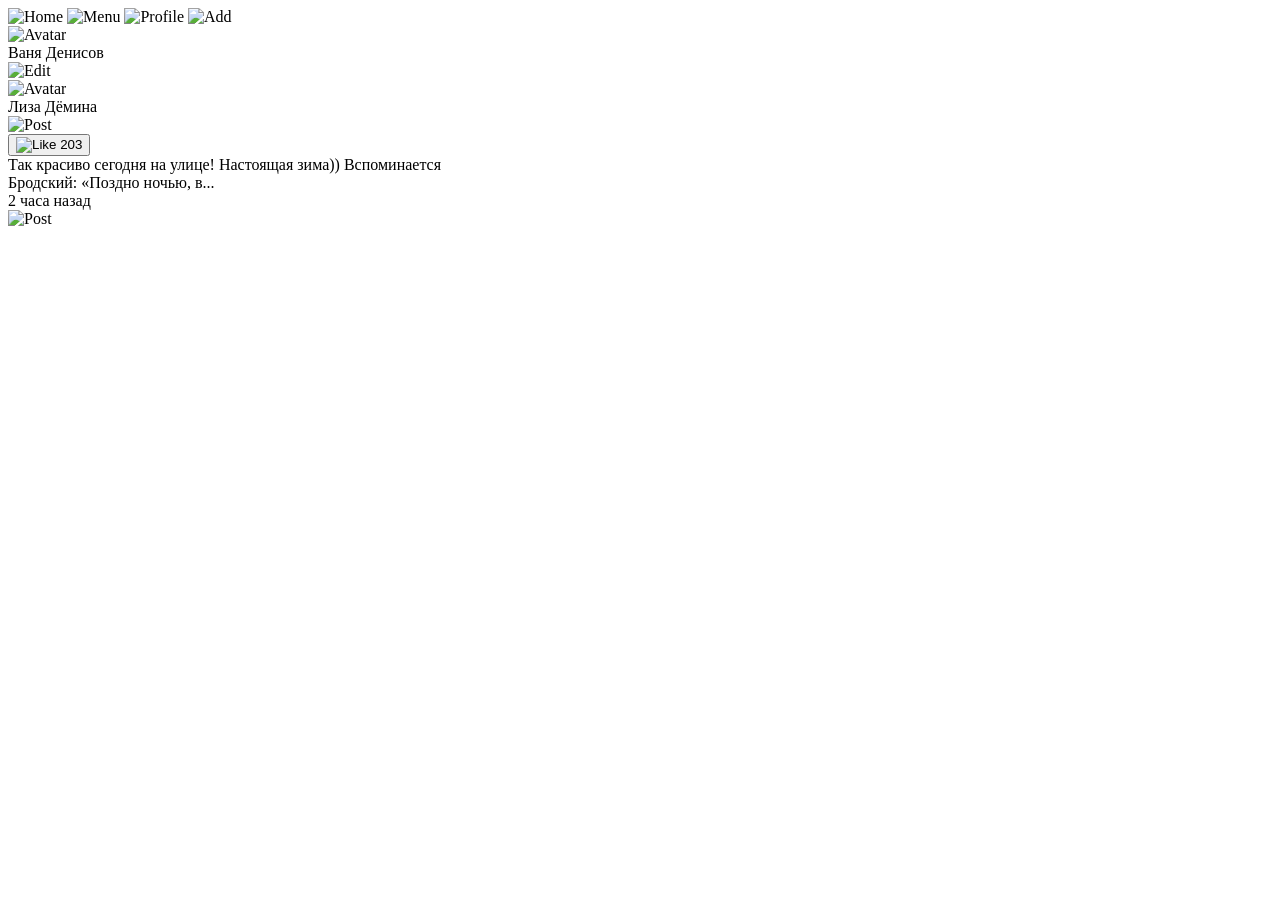
==== home.html @ 00eb0721 "Add files via upload" ====
<!DOCTYPE html>
<html lang="en">
<head>
    <meta charset="UTF-8">
    <title>Лента</title>
    <link rel="stylesheet" href="src/css/home.css">
</head>
<body>
    <div class="icons">
        <img src="/src/images/home.png" alt="Home">
        <img src="/src/images/dot.png" alt="Menu" class="icon-dot">
        <img src="/src/images/user.png" alt="Profile" class="icon-user">
        <img src="/src/images/plus.png" alt="Add" class="icon-plus">
    </div>
    <div class="container">
        <div class="profile-card profile-top">
            <div class="profile-avatar">
                <img src="/src/images/pfp.png" alt="Avatar" class="avatar-img">
            </div>
            <div class="profile-name">Ваня Денисов</div>
            <img src="/src/images/edit.png" alt="Edit" class="profile-edit">
        </div>
        <div class="profile-card profile-bottom">
            <div class="profile-avatar">
                <img src="/src/images/pfp_1.png" alt="Avatar" class="avatar-img">
            </div>
            <div class="profile-name">Лиза Дёмина</div>
        </div>
    </div>
    <div class="post-container post-top">
        <img src="/src/images/post.png" alt="Post" class="post-image">
    </div>
    <button class="like-button">
        <img src="/src/images/like.png" alt="Like" class="like-icon">
        203
    </button>
    <div class="post-text">
        Так красиво сегодня на улице! Настоящая зима)) Вспоминается<br>Бродский: «Поздно ночью, в...
    </div>
        <div class="post-time">2 часа назад</div>

    <div class="post-container post-bottom">
        <img src="/src/images/post_1.png" alt="Post" class="post-image">
    </div>
</body>
</html>
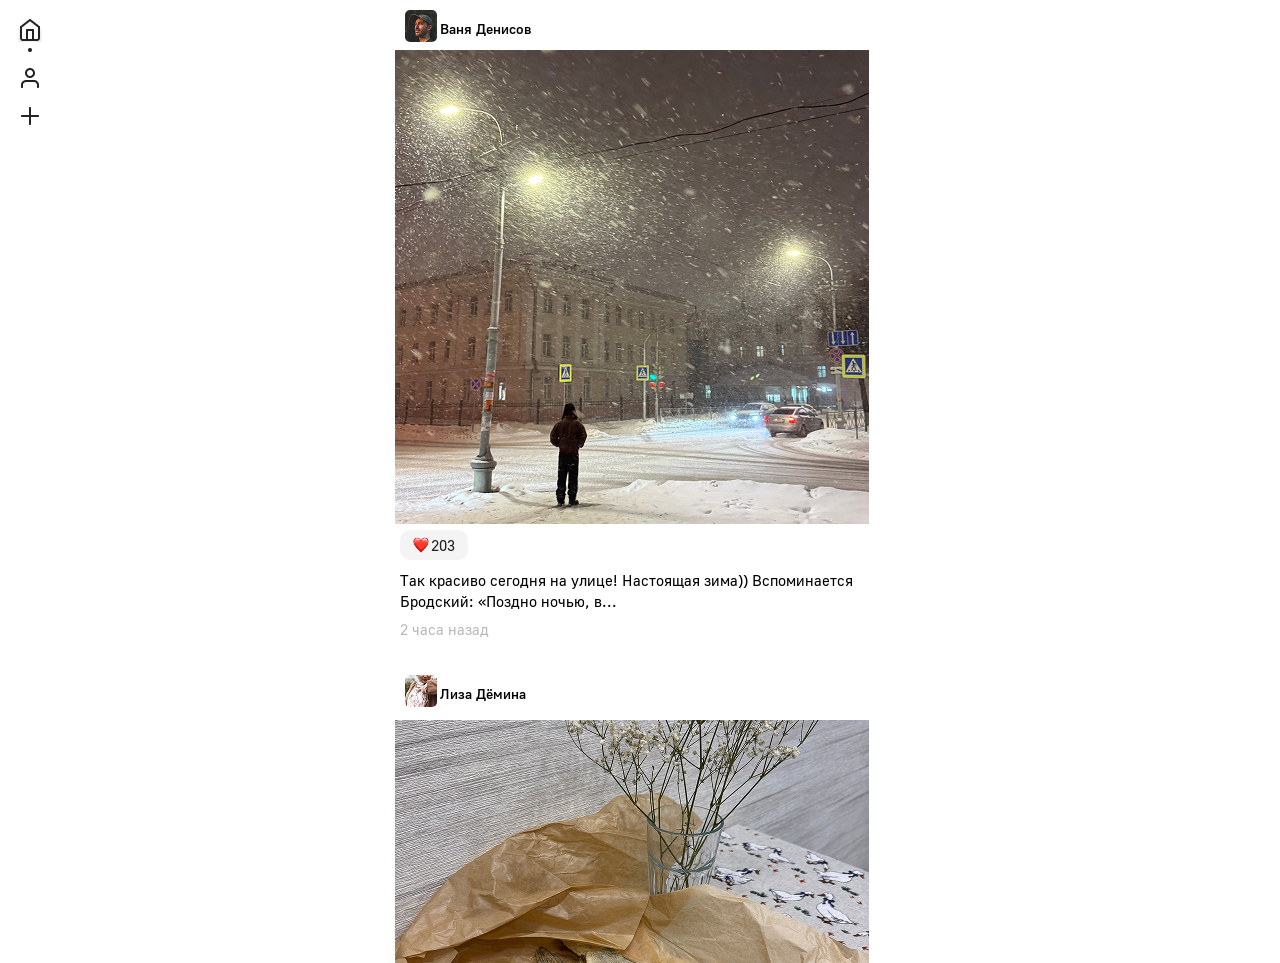
==== commit ecaacdc4: "Add files via upload" ====
--- a/home.html
+++ b/home.html
@@ -37,7 +37,7 @@
     <div class="post-text">
         Так красиво сегодня на улице! Настоящая зима)) Вспоминается<br>Бродский: «Поздно ночью, в...
     </div>
-        <div class="post-time">2 часа назад</div>
+    <div class="post-time">2 часа назад</div>
 
     <div class="post-container post-bottom">
         <img src="/src/images/post_1.png" alt="Post" class="post-image">
--- a/src/css/home.css
+++ b/src/css/home.css
@@ -0,0 +1,143 @@
+* {
+    margin: 0;
+    padding: 0;
+    box-sizing: border-box;
+}
+
+@font-face {
+    font-family: Golos-UI_Regular;
+    src: url(/src/fonts/Golos-UI_Regular.ttf);
+}
+
+@font-face {
+    font-family: Golos-UI_Bold;
+    src: url(/src/fonts/Golos-UI_Bold.ttf);
+}
+
+body {
+    background-color: #fff;
+    font-family: Golos-UI_Regular;
+    min-height: 100vh;
+    position: relative;
+}
+
+.icons {
+    position: absolute;
+    top: 8px;
+    left: 8px;
+    margin-top: 10px;
+    margin-left: 10px;
+    width: 24px;
+    height: 24px;
+}
+
+.icon-dot {
+    margin-left: 10px;
+    margin-bottom: 10px;
+}
+
+.icon-user {
+    margin-bottom: 10px;
+}
+
+.container {
+    position: relative;
+    width: 1200px;
+    height: 800px;
+    margin: 0 auto;
+}
+
+.profile-card {
+    position: absolute;
+}
+
+.profile-top {
+    top: 10px;
+}
+
+.profile-bottom {
+    top: 675px;
+}
+
+.profile-avatar {
+    position: absolute;
+    left: 365px;
+    width: 32px;
+    height: 32px;
+}
+
+.avatar-img {
+    border-radius: 5px;
+    width: 100%;
+    height: 100%;
+}
+
+.profile-name {
+    position: absolute;
+    left: 400px;
+    top: 10px;
+    font-size: 14px;
+    font-family: Golos-UI_Bold;
+    white-space: nowrap;
+}
+
+.profile-edit {
+    position: absolute;
+    top: 20px;
+    right: 370px;
+}
+
+.post-container {
+    position: absolute;
+    left: 395px;
+}
+
+.post-top {
+    top: 50px;
+}
+
+.post-bottom {
+    top: 720px;
+}
+
+.post-image {
+    display: block;
+}
+
+.like-button {
+    position: absolute;
+    top: 530px;
+    left: 400px;
+    width: 68px;
+    height: 30px;
+    border: none;
+    border-radius: 10px;
+    font-family: Golos-UI_Regular;
+    font-size: 15px;
+    color: #222222;
+    background-color: #f4f4f4;
+    display: flex;
+    align-items: center;
+    justify-content: center;
+    cursor: pointer;
+}
+
+.like-icon {
+    margin-right: 2px;
+}
+
+.post-text {
+    position: absolute;
+    left: 400px;
+    top: 570px;
+    font-size: 15px;
+    line-height: 1.4;
+}
+
+.post-time {
+    position: absolute;
+    left: 400px;
+    top: 620px;
+    font-size: 15px;
+    color: #bababa;
+}
